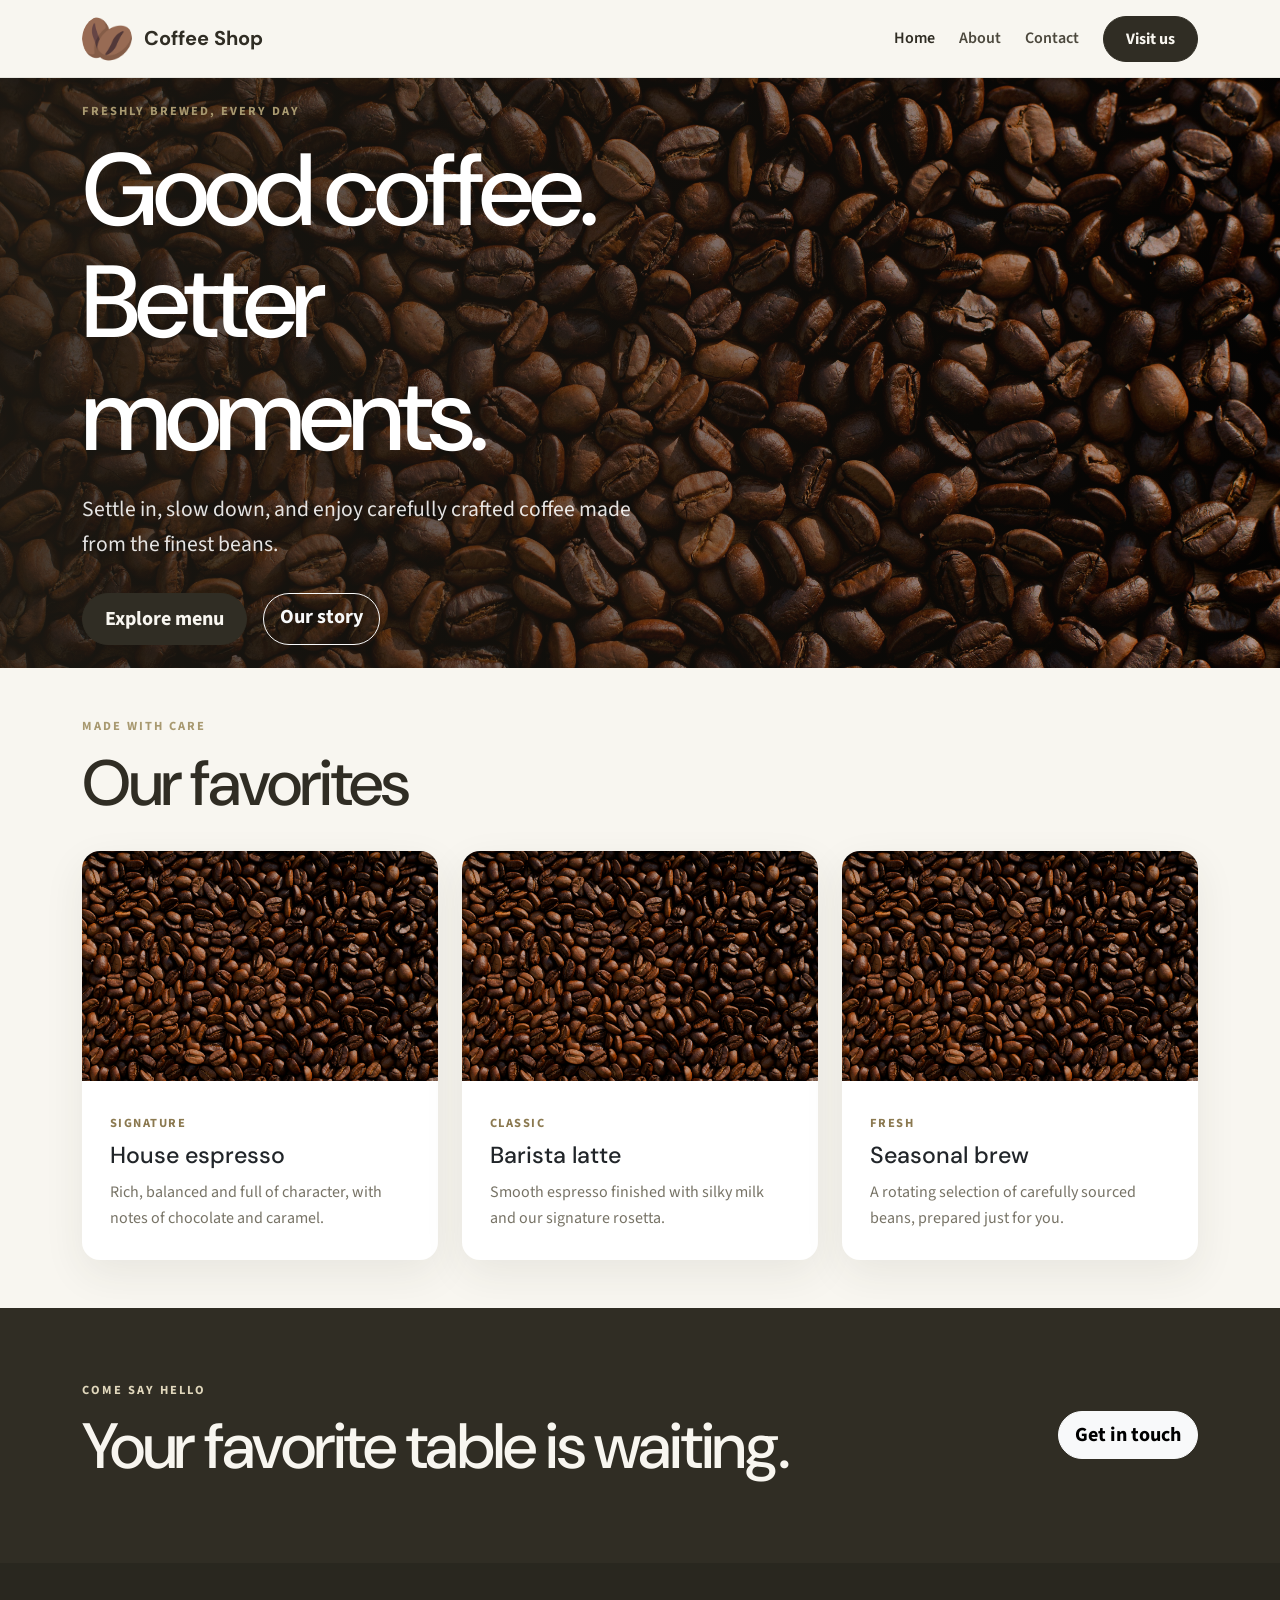
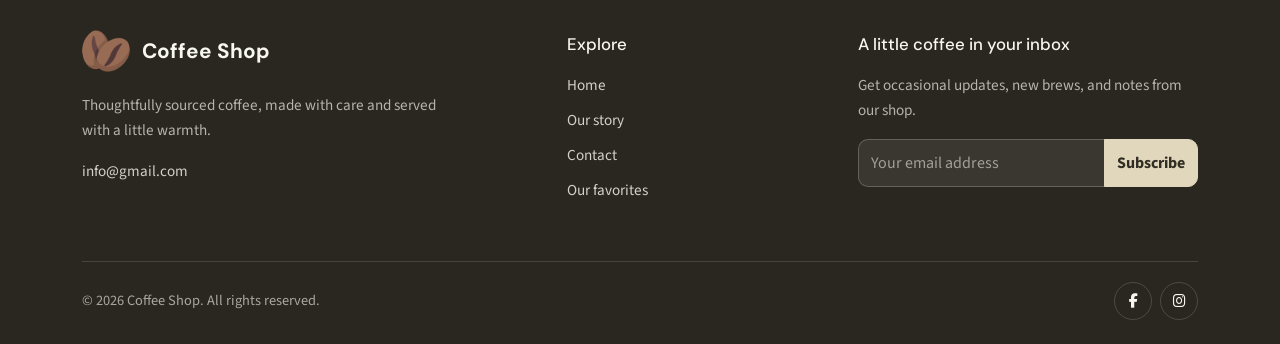
==== index.html @ afc71250 "first commit" ====
<!DOCTYPE html>
<html lang="en">
<head>
  <meta charset="UTF-8">
  <meta name="viewport" content="width=device-width, initial-scale=1.0">
  <meta name="description" content="A welcoming neighborhood coffee shop serving freshly roasted coffee and baked treats.">
  <title>Coffee Shop | Home</title>
  <link href="https://cdn.jsdelivr.net/npm/bootstrap@5.3.3/dist/css/bootstrap.min.css" rel="stylesheet">
  <link rel="stylesheet" href="https://cdnjs.cloudflare.com/ajax/libs/font-awesome/6.7.2/css/all.min.css">
  <link rel="stylesheet" href="css/style.css">
</head>
<body>
  <nav class="navbar navbar-expand-lg fixed-top" aria-label="Main navigation">
    <div class="container">
      <a class="navbar-brand" href="index.html">
        <img src="images/logo.png" alt="" width="50" height="50">
        <span>Coffee Shop</span>
      </a>
      <button class="navbar-toggler" type="button" data-bs-toggle="collapse" data-bs-target="#mainNav" aria-controls="mainNav" aria-expanded="false" aria-label="Toggle navigation">
        <span class="navbar-toggler-icon"></span>
      </button>
      <div class="collapse navbar-collapse" id="mainNav">
        <ul class="navbar-nav ms-auto align-items-lg-center">
          <li class="nav-item"><a class="nav-link active" aria-current="page" href="index.html">Home</a></li>
          <li class="nav-item"><a class="nav-link" href="about.html">About</a></li>
          <li class="nav-item"><a class="nav-link" href="contact.html">Contact</a></li>
        </ul>
        <a class="btn btn-brand ms-lg-3" href="contact.html">Visit us</a>
      </div>
    </div>
  </nav>

  <main>
    <section class="hero">
      <img src="images/slide1.jpg" class="hero-image" alt="Fresh coffee being served in the coffee shop">
      <div class="hero-overlay"></div>
      <div class="container hero-content">
        <div class="col-lg-7">
          <p class="eyebrow">Freshly brewed, every day</p>
          <h1>Good coffee.<br>Better moments.</h1>
          <p class="hero-lead">Settle in, slow down, and enjoy carefully crafted coffee made from the finest beans.</p>
          <div class="d-flex flex-wrap gap-3">
            <a class="btn btn-brand btn-lg" href="#menu">Explore menu</a>
            <a class="btn btn-outline-light btn-lg" href="about.html">Our story</a>
          </div>
        </div>
      </div>
    </section>

    <section class="py-5" id="menu">
      <div class="container">
        <div class="section-heading">
          <p class="eyebrow">Made with care</p>
          <h2>Our favorites</h2>
        </div>
        <div class="row g-4">
          <article class="col-md-6 col-lg-4">
            <div class="card feature-card h-100">
              <img src="images/slide1.jpg" class="card-img-top" alt="Freshly prepared coffee">
              <div class="card-body">
                <span class="menu-tag">Signature</span>
                <h3 class="card-title">House espresso</h3>
                <p class="card-text">Rich, balanced and full of character, with notes of chocolate and caramel.</p>
              </div>
            </div>
          </article>
          <article class="col-md-6 col-lg-4">
            <div class="card feature-card h-100">
              <img src="images/slide1.jpg" class="card-img-top" alt="Coffee and baked goods">
              <div class="card-body">
                <span class="menu-tag">Classic</span>
                <h3 class="card-title">Barista latte</h3>
                <p class="card-text">Smooth espresso finished with silky milk and our signature rosetta.</p>
              </div>
            </div>
          </article>
          <article class="col-md-6 col-lg-4">
            <div class="card feature-card h-100">
              <img src="images/slide1.jpg" class="card-img-top" alt="Coffee served at the counter">
              <div class="card-body">
                <span class="menu-tag">Fresh</span>
                <h3 class="card-title">Seasonal brew</h3>
                <p class="card-text">A rotating selection of carefully sourced beans, prepared just for you.</p>
              </div>
            </div>
          </article>
        </div>
      </div>
    </section>

    <section class="cta-section">
      <div class="container">
        <div class="row align-items-center g-4">
          <div class="col-lg-8">
            <p class="eyebrow">Come say hello</p>
            <h2>Your favorite table is waiting.</h2>
          </div>
          <div class="col-lg-4 text-lg-end">
            <a class="btn btn-light btn-lg" href="contact.html">Get in touch</a>
          </div>
        </div>
      </div>
    </section>
  </main>

  <footer class="site-footer">
    <div class="container">
      <div class="row g-5 footer-main">
        <div class="col-lg-5">
          <a class="footer-brand" href="index.html">
            <img src="images/logo.png" alt="" width="48" height="48">
            <span>Coffee Shop</span>
          </a>
          <p class="footer-description">Thoughtfully sourced coffee, made with care and served with a little warmth.</p>
          <a class="footer-email" href="mailto:info@gmail.com">info@gmail.com</a>
        </div>
        <div class="col-12 col-lg-3">
          <h2 class="footer-title">Explore</h2>
          <ul class="footer-links">
            <li><a href="index.html">Home</a></li>
            <li><a href="about.html">Our story</a></li>
            <li><a href="contact.html">Contact</a></li>
            <li><a href="index.html#menu">Our favorites</a></li>
          </ul>
        </div>
        <div class="col-12 col-lg-4">
          <h2 class="footer-title">A little coffee in your inbox</h2>
          <p class="footer-description">Get occasional updates, new brews, and notes from our shop.</p>
          <form class="subscribe-form" id="newsletter-form">
            <label class="visually-hidden" for="newsletter-email">Email address</label>
            <div class="input-group">
              <input class="form-control" type="email" id="newsletter-email" name="email" placeholder="Your email address" autocomplete="email" required>
              <button class="btn btn-subscribe" type="submit">Subscribe</button>
            </div>
            <p class="subscribe-status" id="newsletter-status" role="status" aria-live="polite"></p>
          </form>
        </div>
      </div>
      <div class="footer-bottom d-flex flex-column flex-sm-row justify-content-between align-items-center gap-3">
        <p class="mb-0">&copy; <span id="year"></span> Coffee Shop. All rights reserved.</p>
        <div class="social-links">
          <a href="#" aria-label="Facebook"><i class="fa-brands fa-facebook-f"></i></a>
          <a href="#" aria-label="Instagram"><i class="fa-brands fa-instagram"></i></a>
        </div>
      </div>
    </div>
  </footer>

  <script src="https://cdn.jsdelivr.net/npm/bootstrap@5.3.3/dist/js/bootstrap.bundle.min.js"></script>
  <script src="js/index.js"></script>
</body>
</html>
---- css/style.css ----
@import url("https://fonts.googleapis.com/css2?family=DM+Sans:wght@600;700&family=Source+Sans+3:wght@400;500;600&display=swap");

:root {
  --cream: #f8f6f0;
  --sand: #e0d7bc;
  --dark: #302d24;
  --brown: #4c483d;
  --muted: #777366;
  --white: #fff;
  --title-font: "DM Sans", sans-serif;
  --text-font: "Source Sans 3", sans-serif;
}

* { box-sizing: border-box; }

html { scroll-behavior: smooth; }

body {
  min-height: 100vh;
  margin: 0;
  padding-top: 78px;
  font-family: var(--text-font);
  line-height: 1.65;
  background: var(--cream);
  color: var(--dark);
}

a { color: inherit; }

img { max-width: 100%; }

h1, h2, h3, h4, h5, h6 {
  margin-top: 0;
  font-family: var(--title-font);
  line-height: 1.1;
}

.navbar {
  min-height: 78px;
  background: rgba(248, 246, 240, 0.96);
  border-bottom: 1px solid rgba(48, 45, 36, 0.08);
  backdrop-filter: blur(12px);
}

.navbar-brand {
  display: flex;
  align-items: center;
  gap: 12px;
  color: var(--dark);
  font-family: var(--title-font);
  font-weight: 700;
}

.navbar-brand img {
  width: 50px;
  height: 50px;
  object-fit: contain;
  border-radius: 50%;
}

.navbar-nav { gap: 8px; }

.nav-link {
  padding: 8px 12px;
  color: var(--brown);
  font-weight: 600;
}

.nav-link:hover,
.nav-link.active { color: var(--dark) !important; }

.navbar-toggler { border: 0; box-shadow: none !important; }

.btn { border-radius: 999px; font-weight: 700; }

.btn-brand {
  background: var(--dark);
  border: 1px solid var(--dark);
  color: var(--cream);
  padding: 10px 22px;
}

.btn-brand:hover,
.btn-brand:focus {
  background: var(--brown);
  border-color: var(--brown);
  color: var(--white);
}

.hero {
  position: relative;
  min-height: 590px;
  display: flex;
  align-items: center;
  overflow: hidden;
  color: var(--white);
}

.hero-image,
.hero-overlay {
  position: absolute;
  inset: 0;
  width: 100%;
  height: 100%;
}

.hero-image { object-fit: cover; }

.hero-overlay {
  background: linear-gradient(90deg, rgba(33, 29, 22, 0.78) 0%, rgba(33, 29, 22, 0.42) 56%, rgba(33, 29, 22, 0.1) 100%);
}

.hero-content { position: relative; z-index: 1; }

.hero h1 {
  max-width: 720px;
  margin-bottom: 20px;
  font-size: clamp(3.2rem, 8vw, 6.5rem);
  letter-spacing: -0.05em;
}

.hero-lead {
  max-width: 560px;
  margin-bottom: 30px;
  font-size: clamp(1.1rem, 2vw, 1.35rem);
  color: rgba(255, 255, 255, 0.88);
}

.eyebrow {
  margin-bottom: 12px;
  color: #a89970;
  font-size: 0.78rem;
  font-weight: 700;
  letter-spacing: 0.16em;
  text-transform: uppercase;
}

.section-heading { margin-bottom: 32px; }

.section-heading h2,
.cta-section h2,
.page-header h1 {
  font-size: clamp(2.2rem, 5vw, 4rem);
  letter-spacing: -0.035em;
}

.feature-card {
  overflow: hidden;
  border: 0;
  border-radius: 18px;
  background: var(--white);
  box-shadow: 0 14px 40px rgba(48, 45, 36, 0.08);
  transition: transform 0.25s ease, box-shadow 0.25s ease;
}

.feature-card:hover {
  transform: translateY(-6px);
  box-shadow: 0 20px 44px rgba(48, 45, 36, 0.14);
}

.feature-card .card-img-top {
  height: 230px;
  object-fit: cover;
}

.feature-card .card-body { padding: 28px; }

.feature-card .card-title {
  margin: 8px 0 10px;
  font-size: 1.45rem;
}

.feature-card .card-text { color: var(--muted); }

.menu-tag {
  color: #8b7950;
  font-size: 0.78rem;
  font-weight: 700;
  letter-spacing: 0.12em;
  text-transform: uppercase;
}

.cta-section {
  padding: 72px 0;
  background: var(--dark);
  color: var(--cream);
}

.cta-section .eyebrow { color: var(--sand); }

.page-header {
  padding: 86px 0 72px;
  background: var(--sand);
}

.about-image {
  max-height: 520px;
  width: 100%;
  object-fit: cover;
  box-shadow: 0 18px 44px rgba(48, 45, 36, 0.12);
}

.value-card {
  display: flex;
  flex-direction: column;
  min-height: 112px;
  padding: 22px;
  border: 1px solid rgba(48, 45, 36, 0.1);
  border-radius: 14px;
  background: var(--white);
}

.value-card strong {
  font-family: var(--title-font);
  font-size: 1.35rem;
}

.value-card span { color: var(--muted); }

.contact-card,
.form-card {
  height: 100%;
  padding: clamp(24px, 5vw, 44px);
  border: 0;
  border-radius: 18px;
  background: var(--white);
  box-shadow: 0 14px 40px rgba(48, 45, 36, 0.08);
}

.contact-card { background: var(--dark); color: var(--cream); }

.contact-card h2 { font-size: clamp(2rem, 4vw, 3rem); }

.contact-link {
  display: inline-flex;
  align-items: center;
  gap: 12px;
  color: var(--cream);
  text-decoration: none;
}

.contact-link i {
  display: grid;
  width: 42px;
  height: 42px;
  place-items: center;
  border: 1px solid rgba(255, 255, 255, 0.2);
  border-radius: 50%;
}

.form-control {
  min-height: 48px;
  border: 1px solid #d8d4c8;
  border-radius: 10px;
}

.form-control:focus {
  border-color: #a89970;
  box-shadow: 0 0 0 0.25rem rgba(168, 153, 112, 0.18);
}

.site-footer {
  padding: 64px 0 24px;
  background: #29271f;
  color: rgba(248, 246, 240, 0.78);
  font-size: 0.95rem;
}

.footer-main { padding-bottom: 42px; }

.footer-brand {
  display: inline-flex;
  align-items: center;
  gap: 12px;
  margin-bottom: 18px;
  color: var(--cream);
  font-family: var(--title-font);
  font-size: 1.3rem;
  font-weight: 700;
  text-decoration: none;
}

.footer-brand img {
  border-radius: 50%;
  object-fit: contain;
}

.footer-description {
  max-width: 360px;
  margin-bottom: 16px;
  color: rgba(248, 246, 240, 0.68);
}

.footer-email,
.footer-links a {
  color: rgba(248, 246, 240, 0.82);
  text-decoration: none;
}

.footer-email:hover,
.footer-links a:hover { color: var(--sand); }

.footer-title {
  margin: 8px 0 20px;
  color: var(--cream);
  font-size: 1.05rem;
}

.footer-links {
  display: grid;
  gap: 10px;
  margin: 0;
  padding: 0;
  list-style: none;
}

.subscribe-form .form-control {
  min-width: 0;
  min-height: 48px;
  border: 1px solid rgba(248, 246, 240, 0.22);
  border-right: 0;
  border-radius: 10px 0 0 10px;
  background: rgba(255, 255, 255, 0.08);
  color: var(--cream);
}

.subscribe-form .form-control::placeholder { color: rgba(248, 246, 240, 0.55); }

.subscribe-form .form-control:focus {
  border-color: var(--sand);
  box-shadow: 0 0 0 0.2rem rgba(224, 215, 188, 0.16);
}

.btn-subscribe {
  border: 1px solid var(--sand);
  border-radius: 0 10px 10px 0;
  background: var(--sand);
  color: var(--dark);
}

.btn-subscribe:hover,
.btn-subscribe:focus {
  border-color: var(--cream);
  background: var(--cream);
  color: var(--dark);
}

.subscribe-status {
  min-height: 1.5em;
  margin: 10px 0 0;
  color: var(--sand);
  font-size: 0.9rem;
}

.footer-bottom {
  padding-top: 20px;
  border-top: 1px solid rgba(248, 246, 240, 0.14);
  color: rgba(248, 246, 240, 0.62);
  font-size: 0.9rem;
}

.social-links {
  display: flex;
  gap: 8px;
}

.social-links a {
  display: grid;
  width: 38px;
  height: 38px;
  place-items: center;
  border: 1px solid rgba(255, 255, 255, 0.16);
  border-radius: 50%;
  color: var(--cream);
  text-decoration: none;
}

.social-links a:hover { background: var(--cream); color: var(--dark); }

@media (max-width: 991.98px) {
  .navbar-collapse {
    margin-top: 10px;
    padding: 16px;
    border-radius: 12px;
    background: var(--cream);
  }
  .navbar-nav { align-items: stretch !important; }
  .navbar-collapse .btn { margin-top: 8px; }
  .hero { min-height: 520px; }
  .hero-overlay {
    background: rgba(33, 29, 22, 0.58);
  }
}

@media (max-width: 575.98px) {
  body { padding-top: 70px; }
  .navbar { min-height: 70px; }
  .navbar-brand img { width: 42px; height: 42px; }
  .hero { min-height: 500px; }
  .hero h1 { font-size: 3.2rem; }
  .page-header { padding: 64px 0 52px; }
  .site-footer { padding-top: 48px; }
  .footer-main { padding-bottom: 28px; }
}
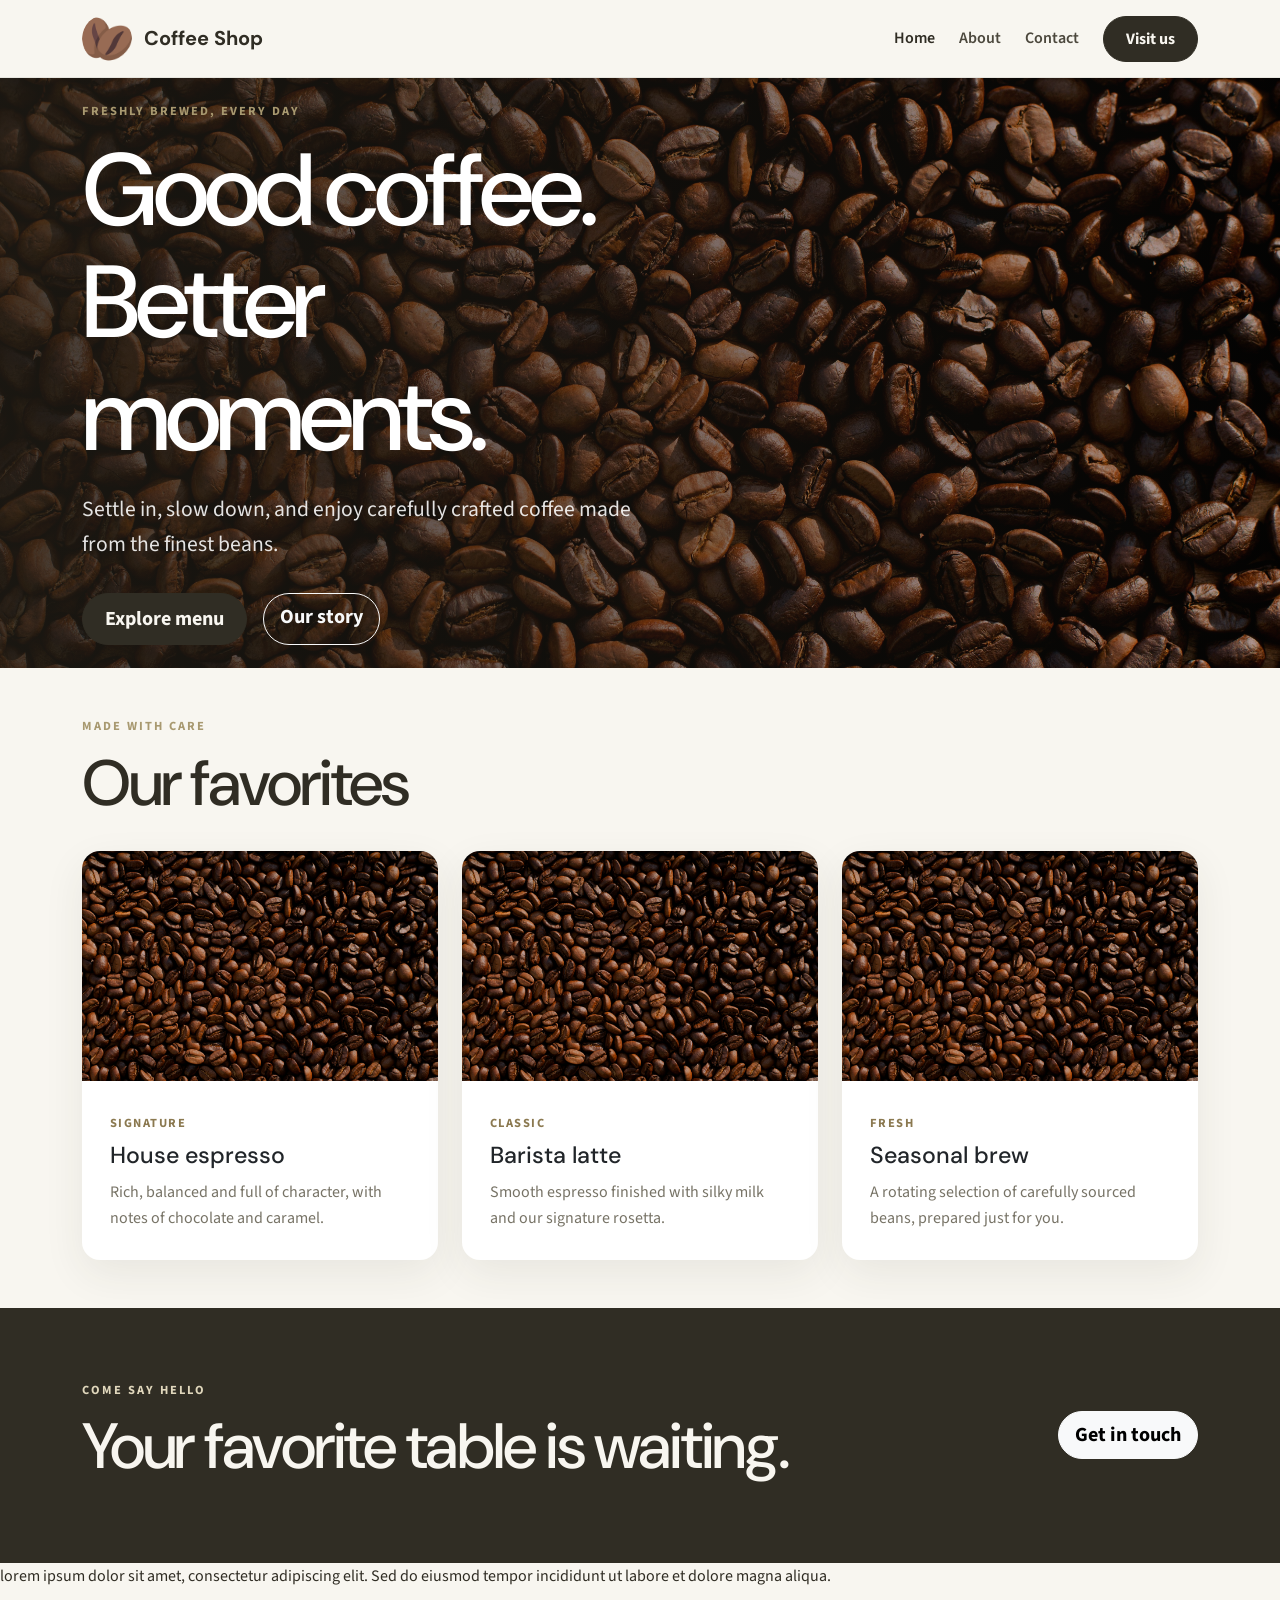
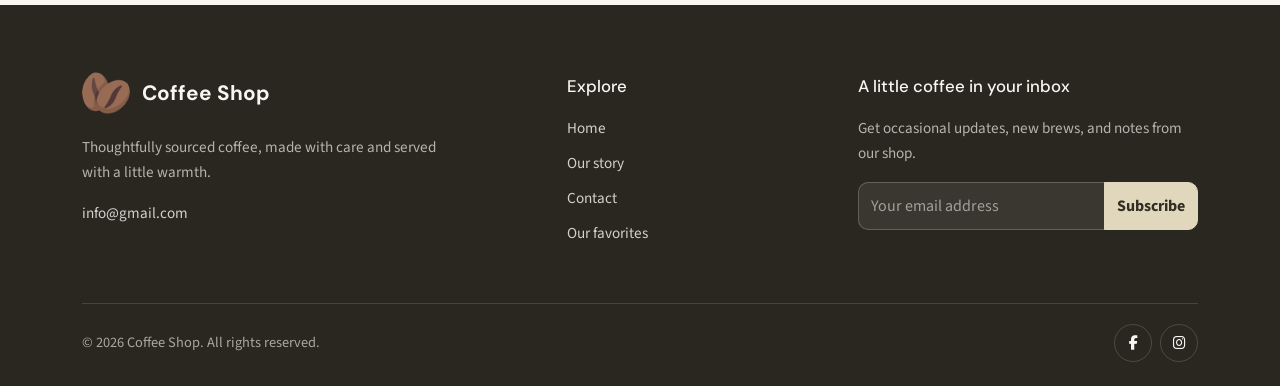
==== commit 93549e87: "update project" ====
--- a/index.html
+++ b/index.html
@@ -102,7 +102,9 @@
       </div>
     </section>
   </main>
-
+  <main>
+    <p>lorem ipsum dolor sit amet, consectetur adipiscing elit. Sed do eiusmod tempor incididunt ut labore et dolore magna aliqua.</p>
+  </main>
   <footer class="site-footer">
     <div class="container">
       <div class="row g-5 footer-main">
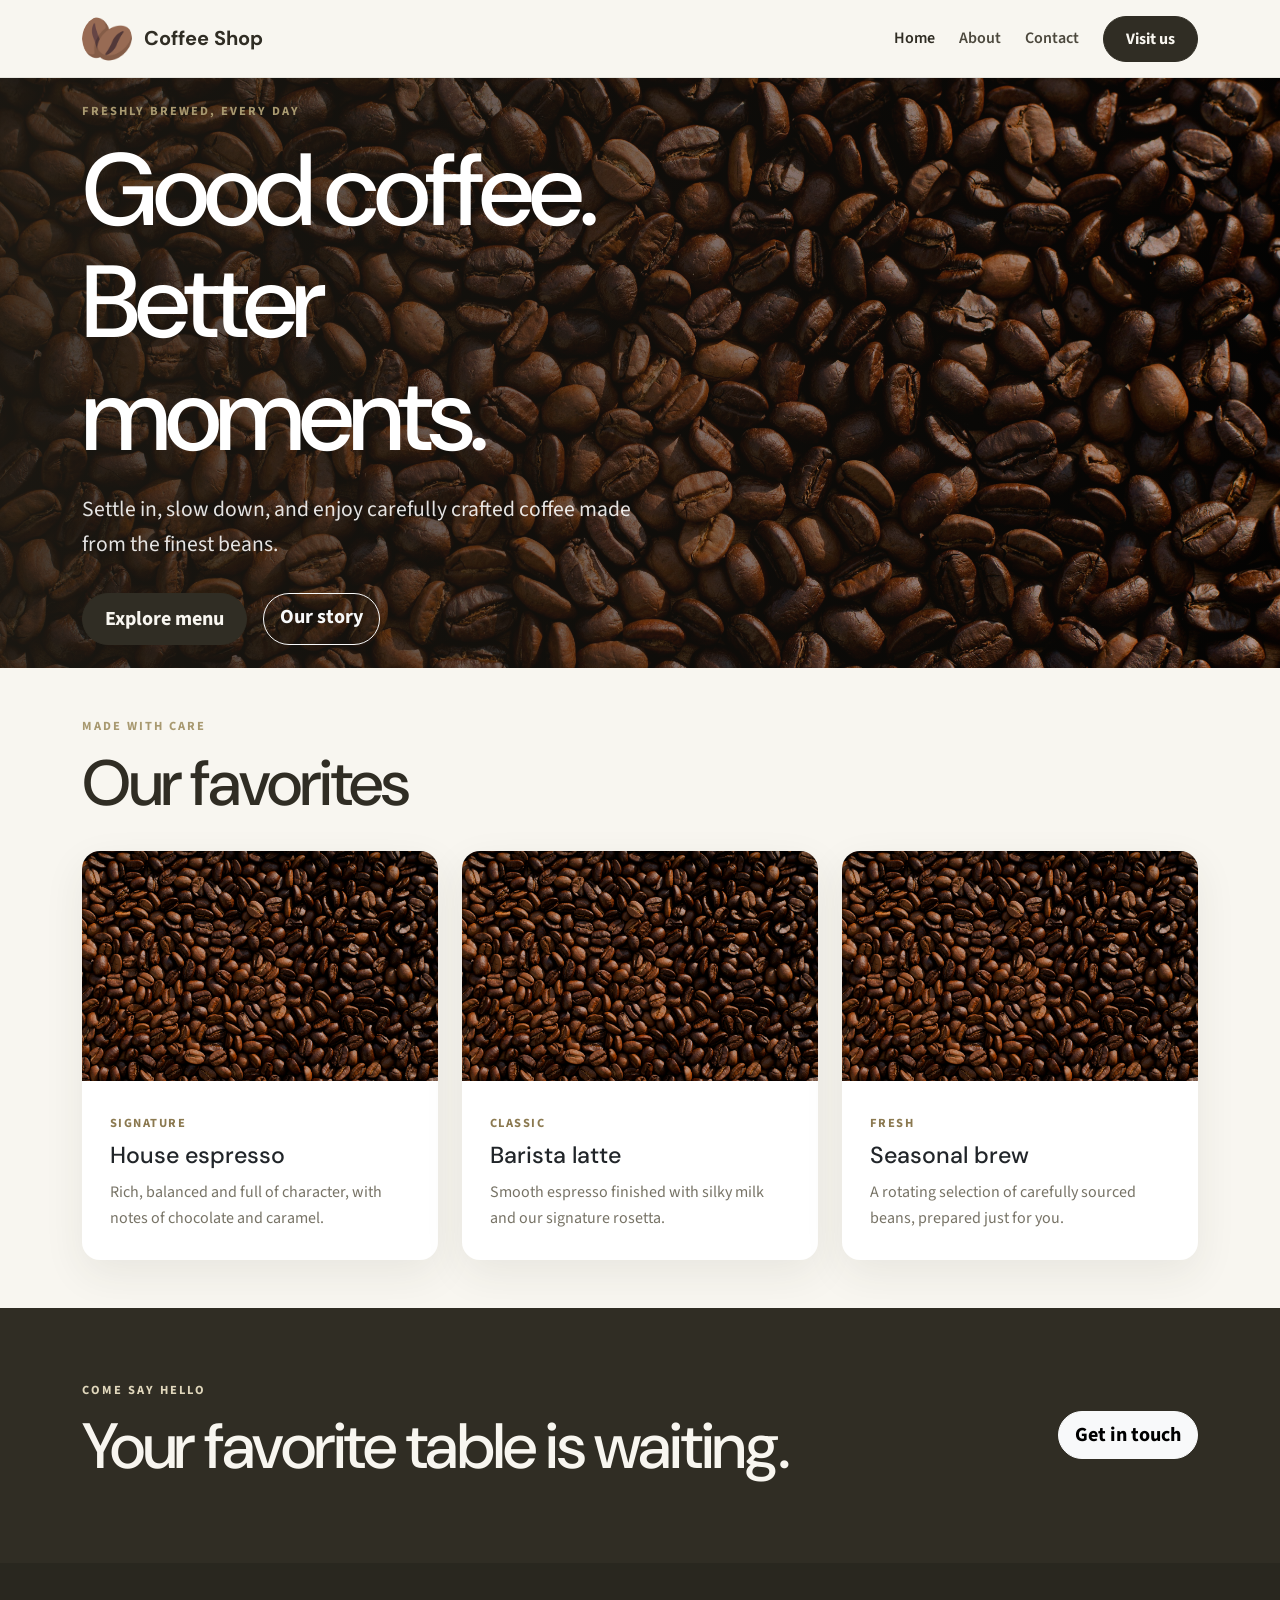
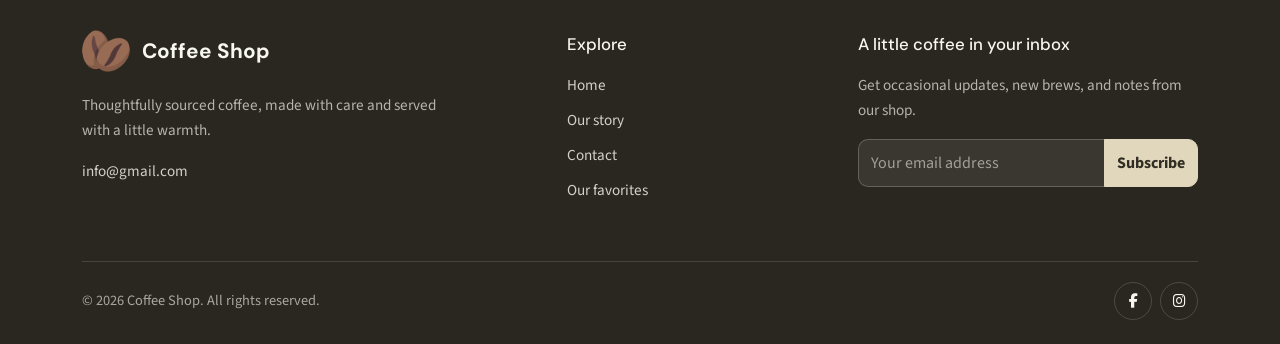
==== commit 8603c93f: "change text" ====
--- a/index.html
+++ b/index.html
@@ -102,9 +102,6 @@
       </div>
     </section>
   </main>
-  <main>
-    <p>lorem ipsum dolor sit amet, consectetur adipiscing elit. Sed do eiusmod tempor incididunt ut labore et dolore magna aliqua.</p>
-  </main>
   <footer class="site-footer">
     <div class="container">
       <div class="row g-5 footer-main">
